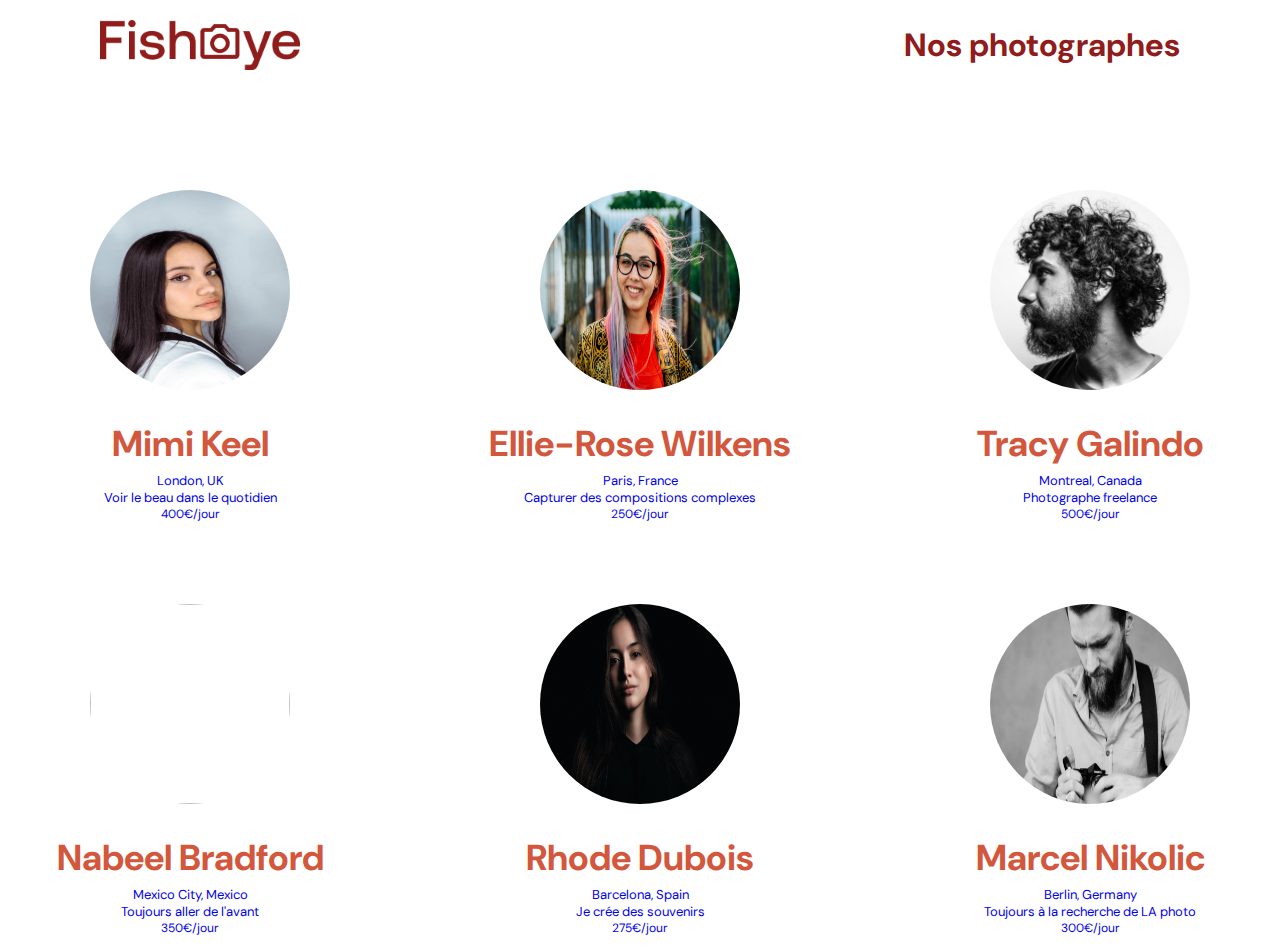
==== index.html @ bb243434 "update form part 1" ====
<!DOCTYPE html>
<html>
  <head>
    <link href="css/style.css" rel="stylesheet" type="text/css" /> 
    <meta charset="utf-8">
    <link rel="icon" type="image/png" href="assets/favicon.png">
    <link href="https://fonts.googleapis.com/css?family=DM+Sans&display=swap" rel="stylesheet">
    <title>Fisheye</title>
  </head>
  <body>
    <header>
        <img src="assets/images/logo.png" class="logo" alt="logo Fisheye" />
        <h1>Nos photographes</h1>
    </header>
    <main id="main">
        <div class="photographer_section"></div>
    </main>
    <script src="scripts/factories/photographer.js"></script>
    <script src="scripts/pages/index.js"></script>
  </body>
</html>
---- css/style.css ----
@import url("photographer.css");

body {
    font-family: "DM Sans", sans-serif;
    margin: 0;
}


header {
    display: flex;
    flex-direction: row;
    justify-content: space-between;
    align-items: center;
    height: 90px;
}

h1 {
    color: #901C1C;
    margin-right: 100px;
}

.logo {
    height: 50px;
    margin-left: 100px;
}

/* main */


.photographer_section {
    display: grid;
    grid-template-columns: 1fr 1fr 1fr;
    gap: 70px;
    margin-top: 100px;
}

.photographer_section article {
    justify-self: center;
    display: flex;
    justify-content: center;
    align-items: center;
    flex-direction: column;
}

.photographer_section article h2 {
    color: #D3573C;
    font-size: 36px;
}

.photographer_section article img {
    height: 200px;
    width: 200px;
}
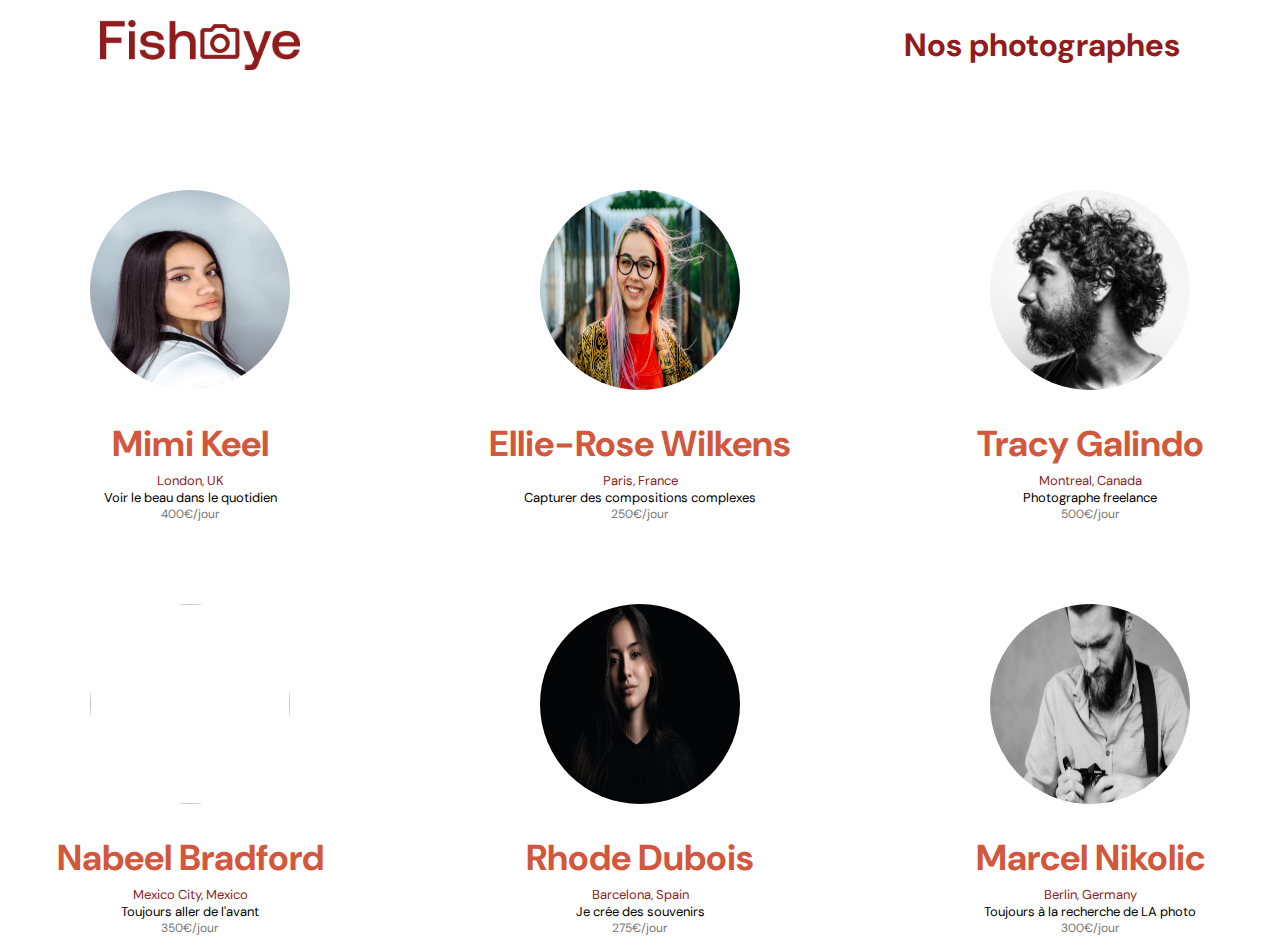
==== commit 668d6c77: "update sortForm" ====
--- a/index.html
+++ b/index.html
@@ -1,7 +1,7 @@
 <!DOCTYPE html>
 <html>
   <head>
-    <link href="css/style.css" rel="stylesheet" type="text/css" /> 
+    <link href="css/style.css" rel="stylesheet" type="text/css" />
     <meta charset="utf-8">
     <link rel="icon" type="image/png" href="assets/favicon.png">
     <link href="https://fonts.googleapis.com/css?family=DM+Sans&display=swap" rel="stylesheet">
@@ -10,7 +10,7 @@
   <body>
     <header>
         <img src="assets/images/logo.png" class="logo" alt="logo Fisheye" />
-        <h1>Nos photographes</h1>
+        <h1>Nos photographes </h1>
     </header>
     <main id="main">
         <div class="photographer_section"></div>
--- a/css/style.css
+++ b/css/style.css
@@ -2,7 +2,11 @@
 
 body {
     font-family: "DM Sans", sans-serif;
-    margin: 0;
+    margin: 0 auto;
+    padding: 0;
+    box-sizing: border-box;
+    position: relative;
+    max-width: 1440px;
 }
 
 
@@ -51,3 +55,189 @@
     height: 200px;
     width: 200px;
 }
+
+
+/* article section */
+.articles {
+  max-width: 1240px;
+  display: grid;
+  grid-template-columns: 1fr 1fr 1fr;
+  grid-gap: 20px;
+  margin: auto;
+  padding: 0;
+  color: #901C1C;
+}
+
+/*card container*/
+.card-container {
+  margin: 25px auto;
+}
+
+/* heart */
+.fa-solid, .fas {
+  margin-left: 5px;
+}
+
+
+/* Modal Container*/
+#lightbox-container {
+  display: none;
+  height: 700px;
+  width: 1200px;
+  margin: 0 auto;
+  position: absolute;
+  top: 40px;
+  left: 101px;
+  background-color: #E5E5E5;
+}
+
+#lightbox-content {
+  position: relative;
+}
+
+
+#lightbox {
+  display: flex;
+  position: relative;
+  padding: 20px;
+  flex-direction: row;
+  flex-wrap: nowrap;
+  align-items: center;
+  justify-content: space-around;
+}
+
+#lightBoxImg {
+  /* max-width: 1000px; */
+  max-height: 600px;
+  width: 100%;
+  object-fit: cover;
+}
+
+#lightBoxVideo {
+  max-width: 1000px;
+  max-height: 600px;
+  width: 100%;
+  object-fit: cover;
+}
+
+.lightbox-title {
+  font-family: "DM Sans";
+  font-size: 24px;
+  font-weight: 400;
+  line-height: 31px;
+  letter-spacing: 0em;
+  text-align: left;
+
+}
+
+#cross {
+  position: absolute;
+  right: 33px;
+  top: 20px;
+}
+
+/* img Description */
+.imgDescription {
+  display: flex;
+  justify-content: space-between;
+  flex-direction: row;
+  flex-wrap: nowrap;
+  width: 400px;
+}
+
+/* heartCtn */
+.heartCtn {
+  display: flex;
+  justify-content: start;
+  align-items: center;
+  flex-wrap: nowrap;
+  max-width: 350px;
+}
+
+
+/*Arrows*/
+#previous-media {
+  border: none;
+  color: #901C1C;
+  background-color: #E5E5E5;
+  font-size: 40px;
+}
+
+#next-media {
+  border: none;
+  color: #901C1C;
+  background-color: #E5E5E5;
+  font-size: 40px;
+}
+
+.sortForm {
+  max-width: 1240px;
+  flex-direction: row;
+  margin: 0 100px;
+  margin-top:  2rem;
+}
+
+
+/* Likes & Price Container  */
+#likesPriceContainer {
+  background-color: #DB8876;
+  display: flex;
+  flex-wrap: nowrap;
+  flex-direction: row;
+  max-width: 300px;
+  position: fixed;
+  bottom: -10px;
+  right: 15px;
+  justify-content: space-around;
+  border-radius: 5px;
+  width: 100%;
+  padding: 0;
+}
+
+
+#sortForm {
+  display: flex;
+  max-width: 1240px;
+  margin: 25px auto;
+}
+
+#dropDown{
+  background-color: #901C1C;
+  width: 150px;
+  display: flex;
+  flex-direction: column;
+  justify-content: space-between;
+  padding: 15px;
+  border-radius: 5px;
+  margin-left: 16px ;
+}
+
+#dropDown a {
+  color: white;
+  text-decoration: none;
+}
+
+#form-select {
+  display: flex;
+  justify-content: space-around;
+  align-items: flex-start;
+}
+
+#selects {
+  display: none;
+  flex-direction: column;
+  margin-left: 17px;
+}
+
+
+.fa-angle-down {
+  display: none;
+}
+
+.underlines {
+  border-bottom: 1px solid white;
+}
+
+.selected {
+  margin-top: 15px;
+}
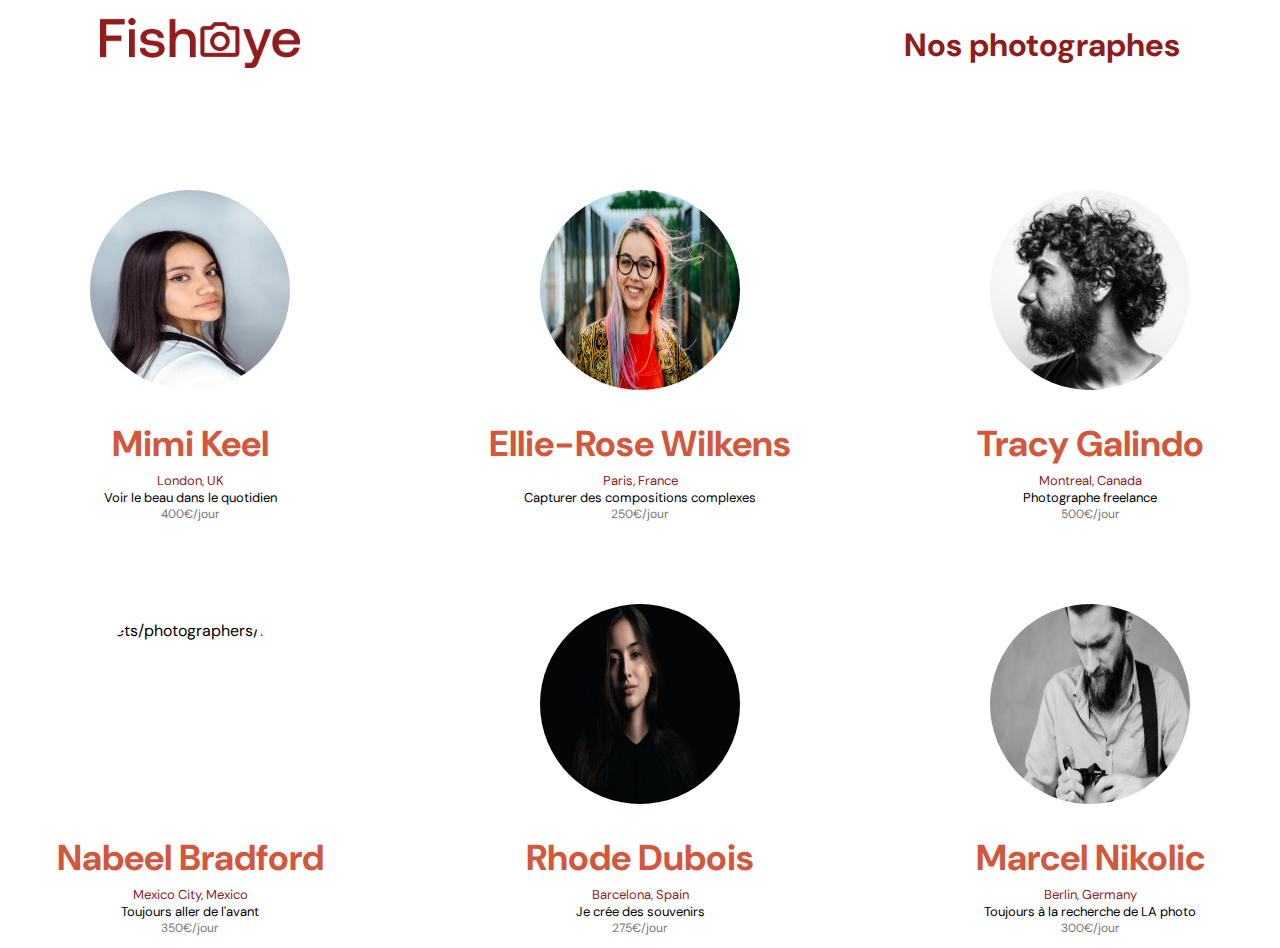
==== commit 18f31985: "bug video carousel ok , ajout aria" ====
--- a/index.html
+++ b/index.html
@@ -1,5 +1,5 @@
 <!DOCTYPE html>
-<html>
+<html lang="fr">
   <head>
     <link href="css/style.css" rel="stylesheet" type="text/css" />
     <meta charset="utf-8">
@@ -8,11 +8,13 @@
     <title>Fisheye</title>
   </head>
   <body>
-    <header>
-        <img src="assets/images/logo.png" class="logo" alt="logo Fisheye" />
+    <header role="navigation" aria-label="navbar">
+      <a href="index.html">
+        <img src="assets/images/logo.png" class="logo" alt="logo Fisheye - Page d’accueil" role="log"/>
+      </a>
         <h1>Nos photographes </h1>
     </header>
-    <main id="main">
+    <main id="main" role="main content" aria-label="maincontent">
         <div class="photographer_section"></div>
     </main>
     <script src="scripts/factories/photographer.js"></script>
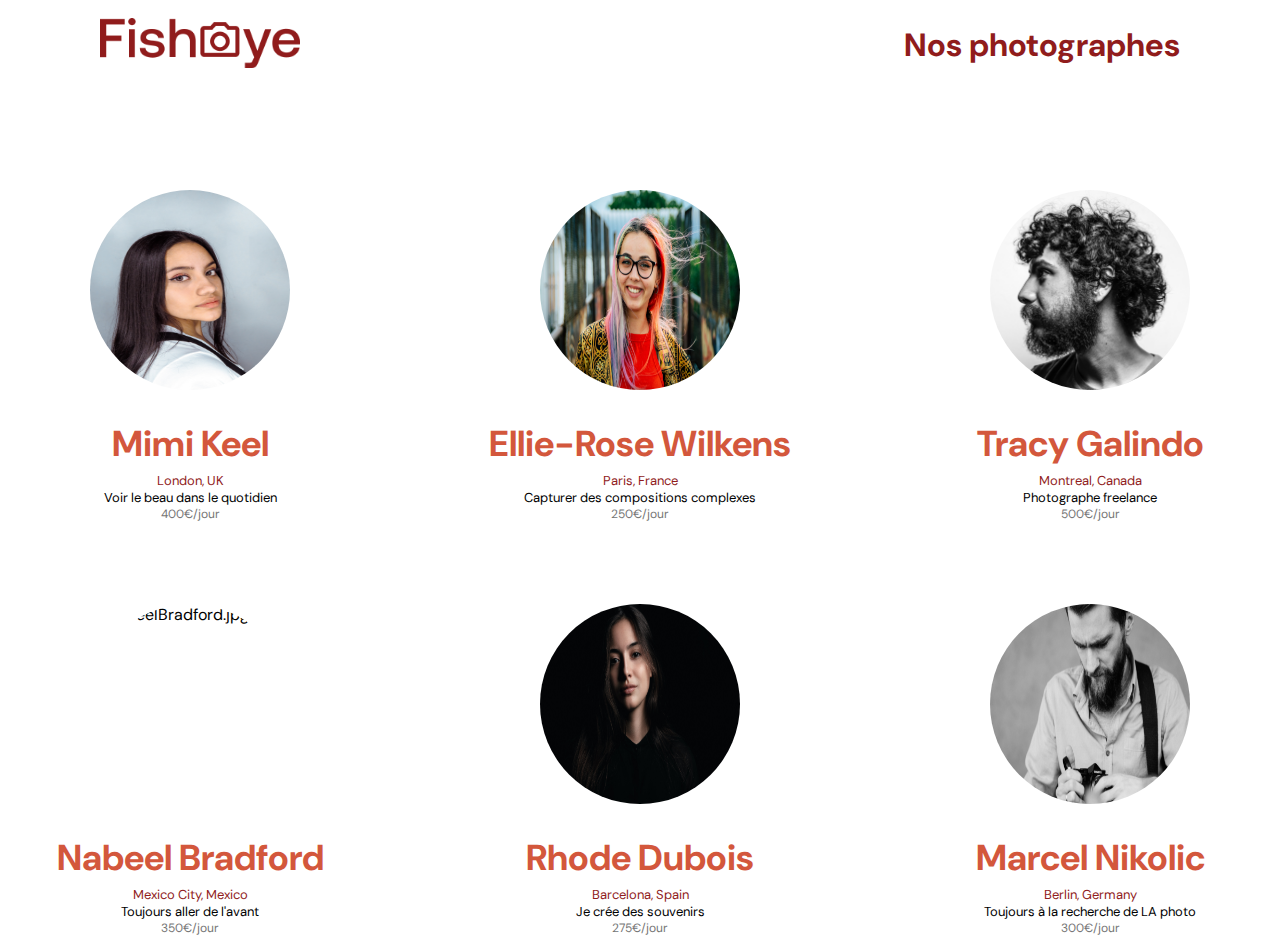
==== commit 5c23a41c: "updates" ====
--- a/index.html
+++ b/index.html
@@ -10,9 +10,9 @@
   <body>
     <header role="navigation" aria-label="navbar">
       <a href="index.html">
-        <img src="assets/images/logo.png" class="logo" alt="logo Fisheye - Page d’accueil" role="log"/>
+        <img src="assets/images/logo.png" class="logo" alt="logo Fisheye - Page d’accueil" role="logo"/>
       </a>
-        <h1>Nos photographes </h1>
+        <h1>Nos photographes</h1>
     </header>
     <main id="main" role="main content" aria-label="maincontent">
         <div class="photographer_section"></div>
--- a/css/style.css
+++ b/css/style.css
@@ -56,13 +56,19 @@
     width: 200px;
 }
 
+#photographer-portrait {
+  height: 200px;
+  max-width: 200px;
+  width: 100%;
+  border-radius: 50%;
+}
 
 /* article section */
 .articles {
   max-width: 1240px;
-  display: grid;
-  grid-template-columns: 1fr 1fr 1fr;
-  grid-gap: 20px;
+  display: flex;
+  flex-wrap: wrap;
+  justify-content: space-between;
   margin: auto;
   padding: 0;
   color: #901C1C;
@@ -114,10 +120,14 @@
 }
 
 #lightBoxVideo {
+  display: flex;
   max-width: 1000px;
   max-height: 600px;
   width: 100%;
   object-fit: cover;
+  height: 100%;
+  object-fit: fill;
+  border-radius: 5px;
 }
 
 .lightbox-title {
@@ -127,7 +137,6 @@
   line-height: 31px;
   letter-spacing: 0em;
   text-align: left;
-
 }
 
 #cross {
@@ -137,9 +146,10 @@
 }
 
 /* img Description */
-.imgDescription {
+.mediaDescription {
   display: flex;
   justify-content: space-between;
+  align-items: center;
   flex-direction: row;
   flex-wrap: nowrap;
   width: 400px;
@@ -241,3 +251,23 @@
 .selected {
   margin-top: 15px;
 }
+
+
+/* card css */
+
+.cardImg {
+  max-width: 400px;
+  max-height: 450px;
+  width: 100%;
+  height: 100%;
+  border-radius: 5px;
+}
+
+.cardVideo {
+  max-width: 400px;
+  max-height: 450px;
+  width: 100%;
+  height: 100%;
+  border-radius: 5px;
+  object-fit: fill;
+}
